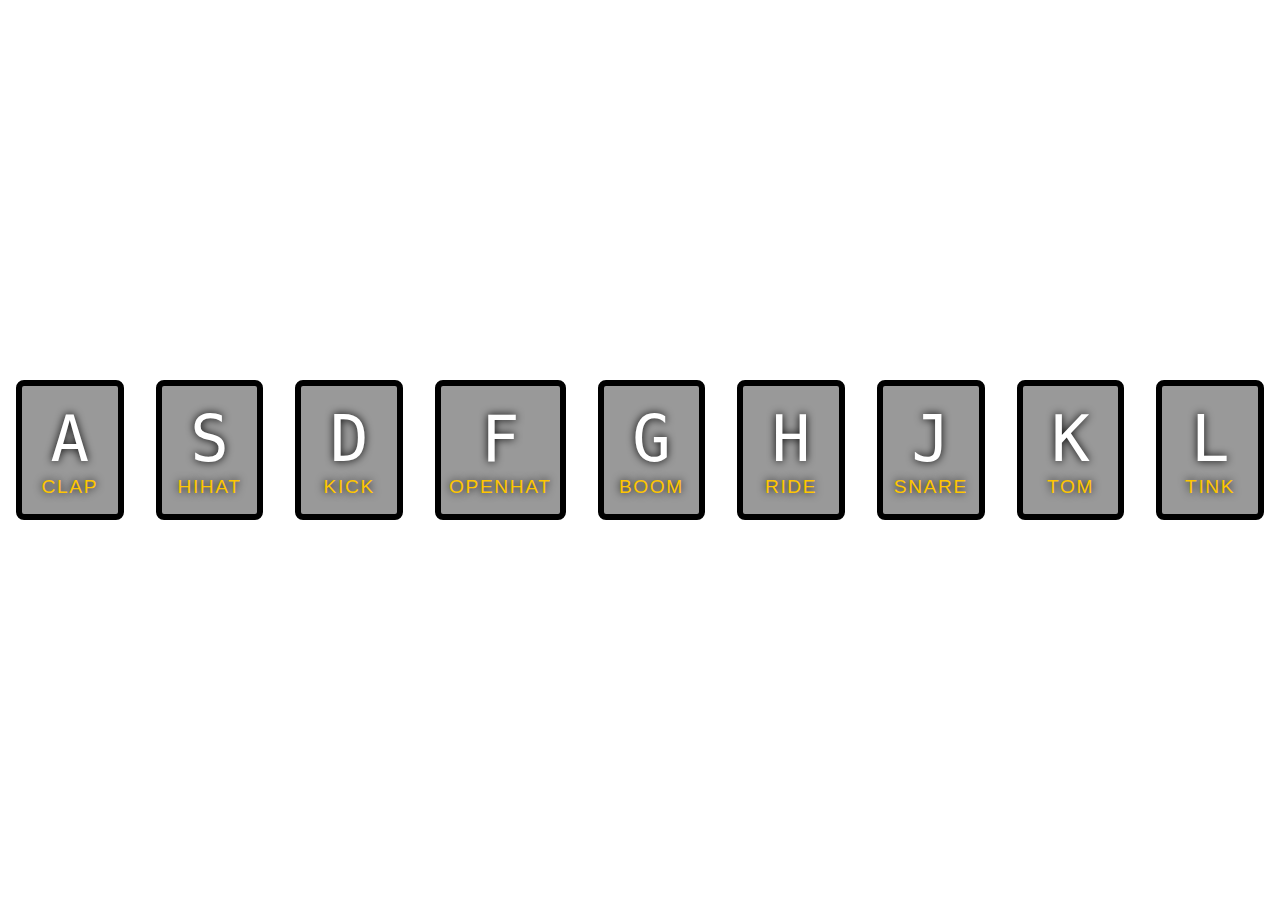
==== chapter-1/index.html @ 78406b24 "going through tutorial, rest of files included as well for simplicity" ====
<!DOCTYPE>
<html>
<head>
	<meta charset="UTF-8" />
	<title>JavaScript30 Drumkit (Chapter 1)</title>
	<link rel="stylesheet" href="styles.css">
</head>
<body>
	<div class="keys">
		<div data-key="65" class="key">
			<kbd>A</kbd>
			<span class="sound">clap</span>
		</div>
		<div data-key="83" class="key">
			<kbd>S</kbd>
			<span class="sound">hihat</span>
		</div>
		<div data-key="68" class="key">
			<kbd>D</kbd>
			<span class="sound">kick</span>
		</div>
		<div data-key="70" class="key">
			<kbd>F</kbd>
			<span class="sound">openhat</span>
		</div>
		<div data-key="71" class="key">
			<kbd>G</kbd>
			<span class="sound">boom</span>
		</div>
		<div data-key="72" class="key">
			<kbd>H</kbd>
			<span class="sound">ride</span>
		</div>
		<div data-key="74" class="key">
			<kbd>J</kbd>
			<span class="sound">snare</span>
		</div>
		<div data-key="75" class="key">
			<kbd>K</kbd>
			<span class="sound">tom</span>
		</div>
		<div data-key="76" class="key">
			<kbd>L</kbd>
			<span class="sound">tink</span>
		</div>
	</div>

	<audio data-key="65" src="https://tynielsen.github.io/js30-assets/chapter-1/sounds/clap.wav"></audio>
	<audio data-key="83" src="https://tynielsen.github.io/js30-assets/chapter-1/sounds/hihat.wav"></audio>
	<audio data-key="68" src="https://tynielsen.github.io/js30-assets/chapter-1/sounds/kick.wav"></audio>
	<audio data-key="70" src="https://tynielsen.github.io/js30-assets/chapter-1/sounds/openhat.wav"></audio>
	<audio data-key="71" src="https://tynielsen.github.io/js30-assets/chapter-1/sounds/boom.wav"></audio>
	<audio data-key="72" src="https://tynielsen.github.io/js30-assets/chapter-1/sounds/ride.wav"></audio>
	<audio data-key="74" src="https://tynielsen.github.io/js30-assets/chapter-1/sounds/snare.wav"></audio>
	<audio data-key="75" src="https://tynielsen.github.io/js30-assets/chapter-1/sounds/tom.wav"></audio>
	<audio data-key="76" src="https://tynielsen.github.io/js30-assets/chapter-1/sounds/tink.wav"></audio>

	<script src="index.js"></script>
</body>
</html>
---- chapter-1/styles.css ----
body {
  background: url(http://i.imgur.com/b9r5sEL.jpg) bottom center;
  background-size: cover;
  font-size: 10px;
}

body,
html {
  margin: 0;
  padding: 0;
  font-family: Helvetica, sans-serif;
}

.keys {
  display: flex;
  flex: 1;
  min-height: 100vh;
  align-items: center;
  justify-content: center;
}

.key {
  border: 0.4rem solid black;
  border-radius: 0.5rem;
  margin: 1rem;
  font-size: 1.5rem;
  padding: 1rem 0.5rem;
  transition: all 0.07s ease;
  width: 10rem;
  text-align: center;
  color: white;
  background: rgba(0, 0, 0, 0.4);
  text-shadow: 0 0 0.5rem black;
}

.playing {
  transform: scale(1.1);
  border-color: #ffc600;
  box-shadow: 0 0 1rem #ffc600;
}

kbd {
  display: block;
  font-size: 4rem;
}

.sound {
  font-size: 1.2rem;
  text-transform: uppercase;
  letter-spacing: 0.1rem;
  color: #ffc600;
}
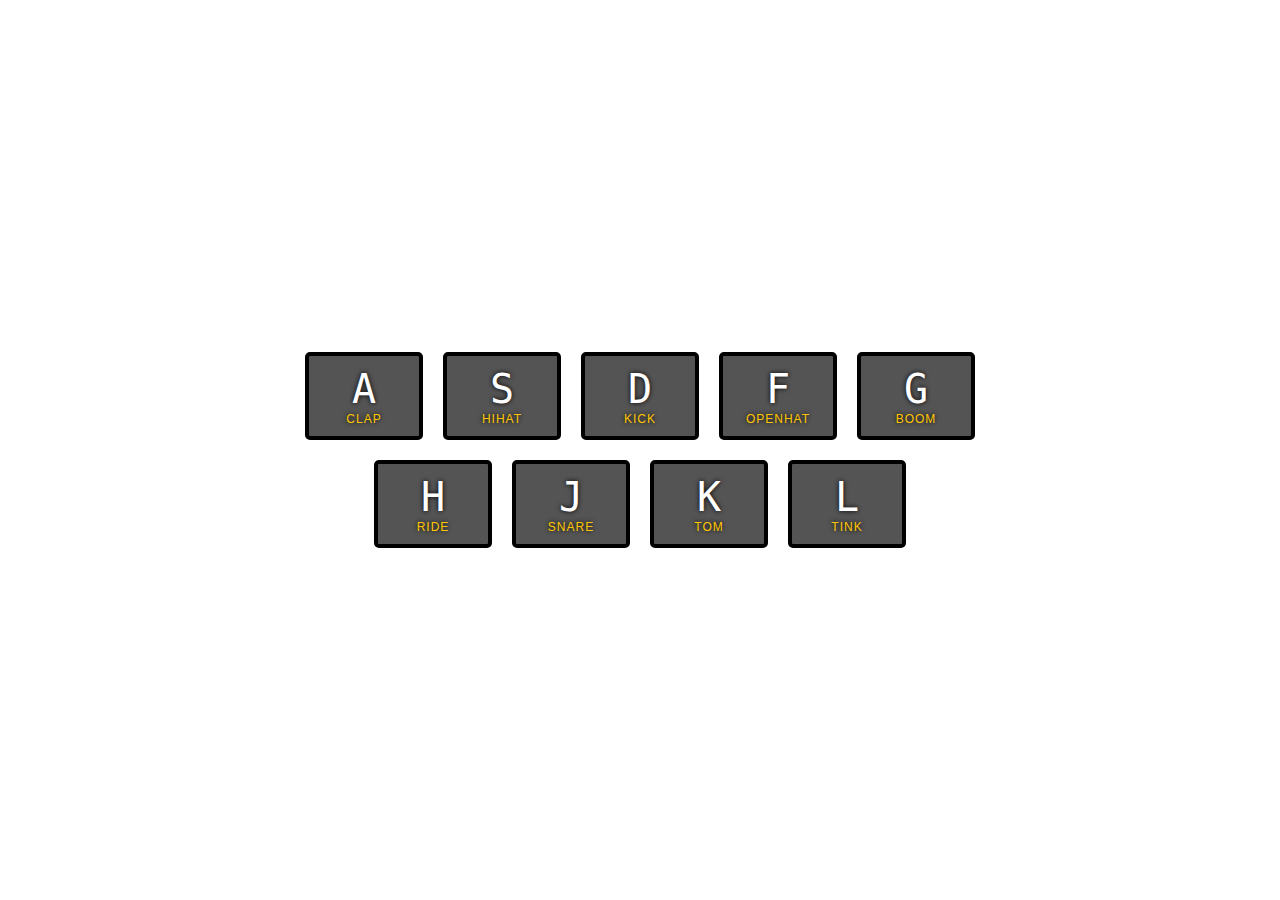
==== commit aa20de5c: "updating some paths and css" ====
--- a/chapter-1/index.html
+++ b/chapter-1/index.html
@@ -45,15 +45,15 @@
 		</div>
 	</div>
 
-	<audio data-key="65" src="https://tynielsen.github.io/js30-assets/chapter-1/sounds/clap.wav"></audio>
-	<audio data-key="83" src="https://tynielsen.github.io/js30-assets/chapter-1/sounds/hihat.wav"></audio>
-	<audio data-key="68" src="https://tynielsen.github.io/js30-assets/chapter-1/sounds/kick.wav"></audio>
-	<audio data-key="70" src="https://tynielsen.github.io/js30-assets/chapter-1/sounds/openhat.wav"></audio>
-	<audio data-key="71" src="https://tynielsen.github.io/js30-assets/chapter-1/sounds/boom.wav"></audio>
-	<audio data-key="72" src="https://tynielsen.github.io/js30-assets/chapter-1/sounds/ride.wav"></audio>
-	<audio data-key="74" src="https://tynielsen.github.io/js30-assets/chapter-1/sounds/snare.wav"></audio>
-	<audio data-key="75" src="https://tynielsen.github.io/js30-assets/chapter-1/sounds/tom.wav"></audio>
-	<audio data-key="76" src="https://tynielsen.github.io/js30-assets/chapter-1/sounds/tink.wav"></audio>
+	<audio data-key="65" src="assets/sounds/clap.wav"></audio>
+	<audio data-key="83" src="assets/sounds/hihat.wav"></audio>
+	<audio data-key="68" src="assets/sounds/kick.wav"></audio>
+	<audio data-key="70" src="assets/sounds/openhat.wav"></audio>
+	<audio data-key="71" src="assets/sounds/boom.wav"></audio>
+	<audio data-key="72" src="assets/sounds/ride.wav"></audio>
+	<audio data-key="74" src="assets/sounds/snare.wav"></audio>
+	<audio data-key="75" src="assets/sounds/tom.wav"></audio>
+	<audio data-key="76" src="assets/sounds/tink.wav"></audio>
 
 	<script src="index.js"></script>
 </body>
--- a/chapter-1/styles.css
+++ b/chapter-1/styles.css
@@ -1,4 +1,4 @@
-body {
+html {
   background: url(http://i.imgur.com/b9r5sEL.jpg) bottom center;
   background-size: cover;
   font-size: 10px;
@@ -14,9 +14,16 @@
 .keys {
   display: flex;
   flex: 1;
-  min-height: 100vh;
+  /* min-height: 50vh; */
+  width: 76.8rem;
+  margin: auto;
   align-items: center;
   justify-content: center;
+  flex-wrap: wrap;
+  position: absolute;
+  top: 50%;
+  left: 50%;
+  transform: translate(-50%, -50%);
 }
 
 .key {
@@ -29,7 +36,7 @@
   width: 10rem;
   text-align: center;
   color: white;
-  background: rgba(0, 0, 0, 0.4);
+  background: rgba(0, 0, 0, 0.67);
   text-shadow: 0 0 0.5rem black;
 }
 
